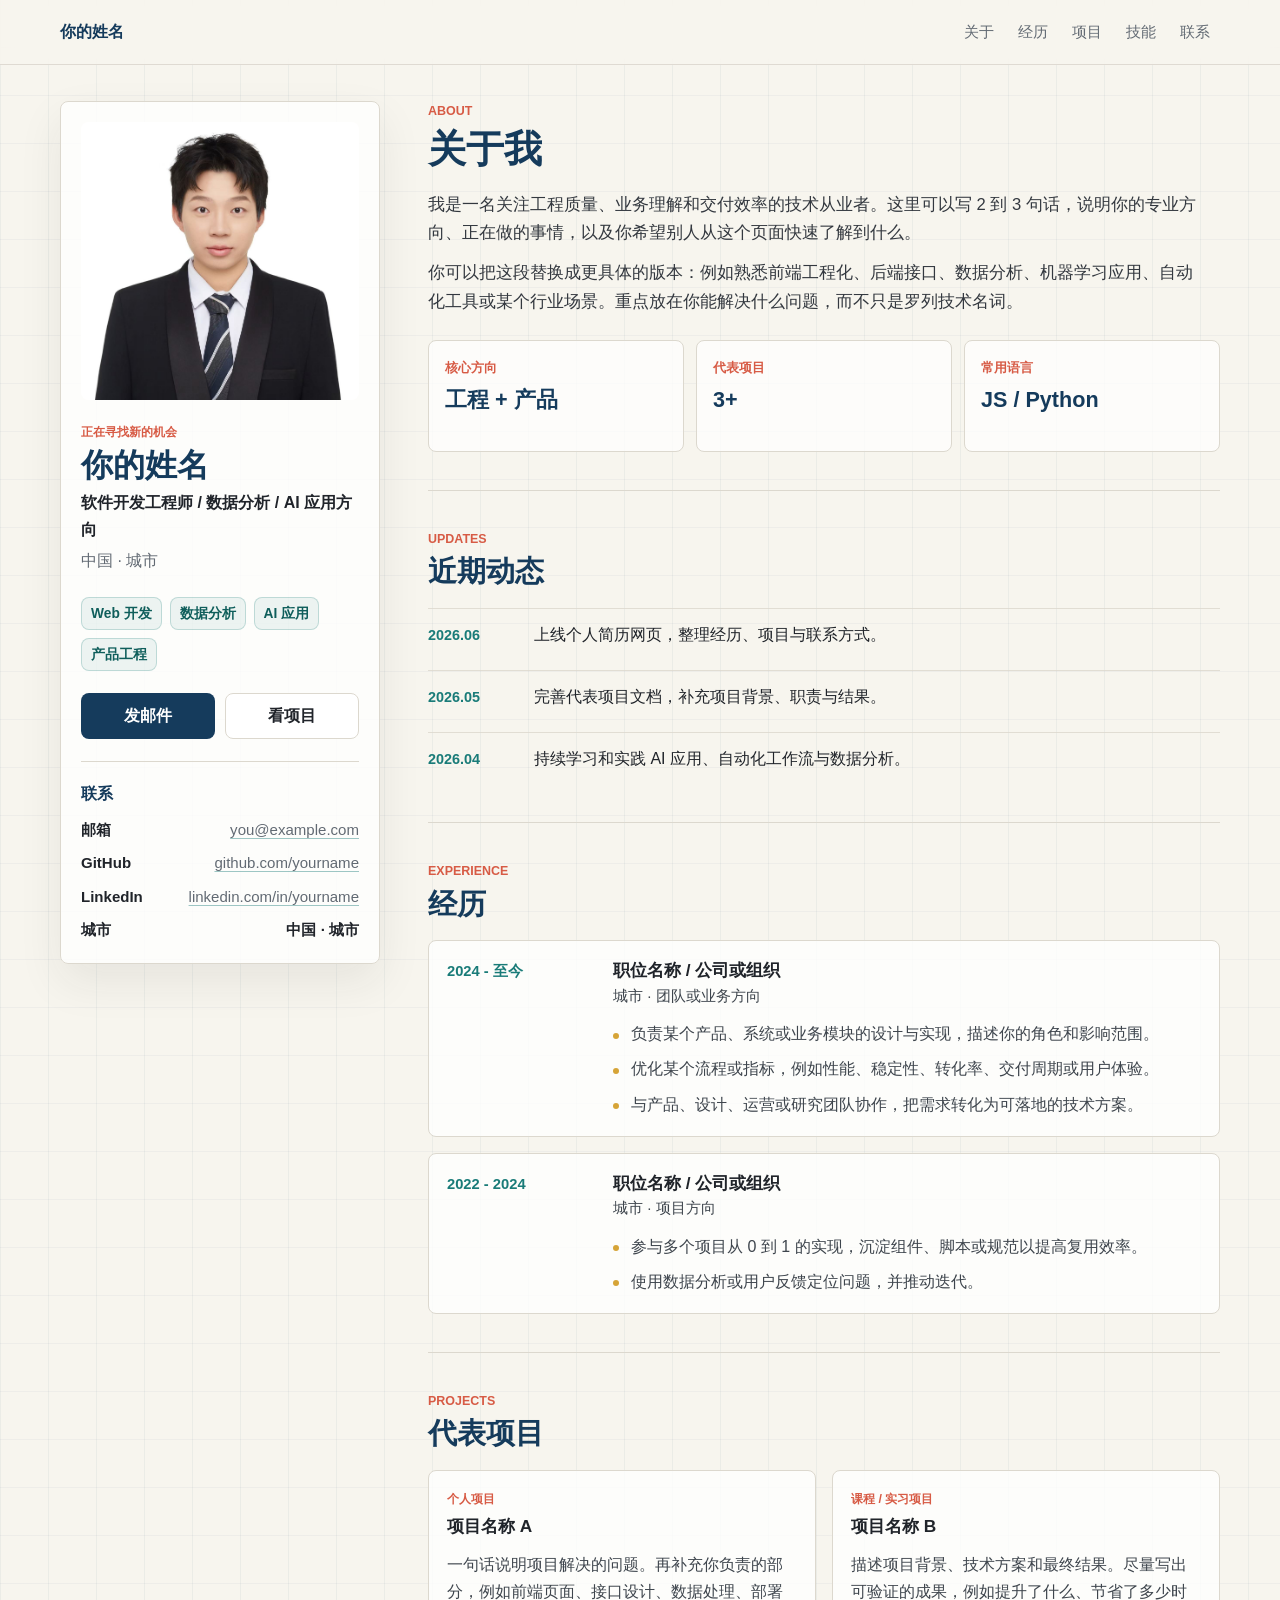
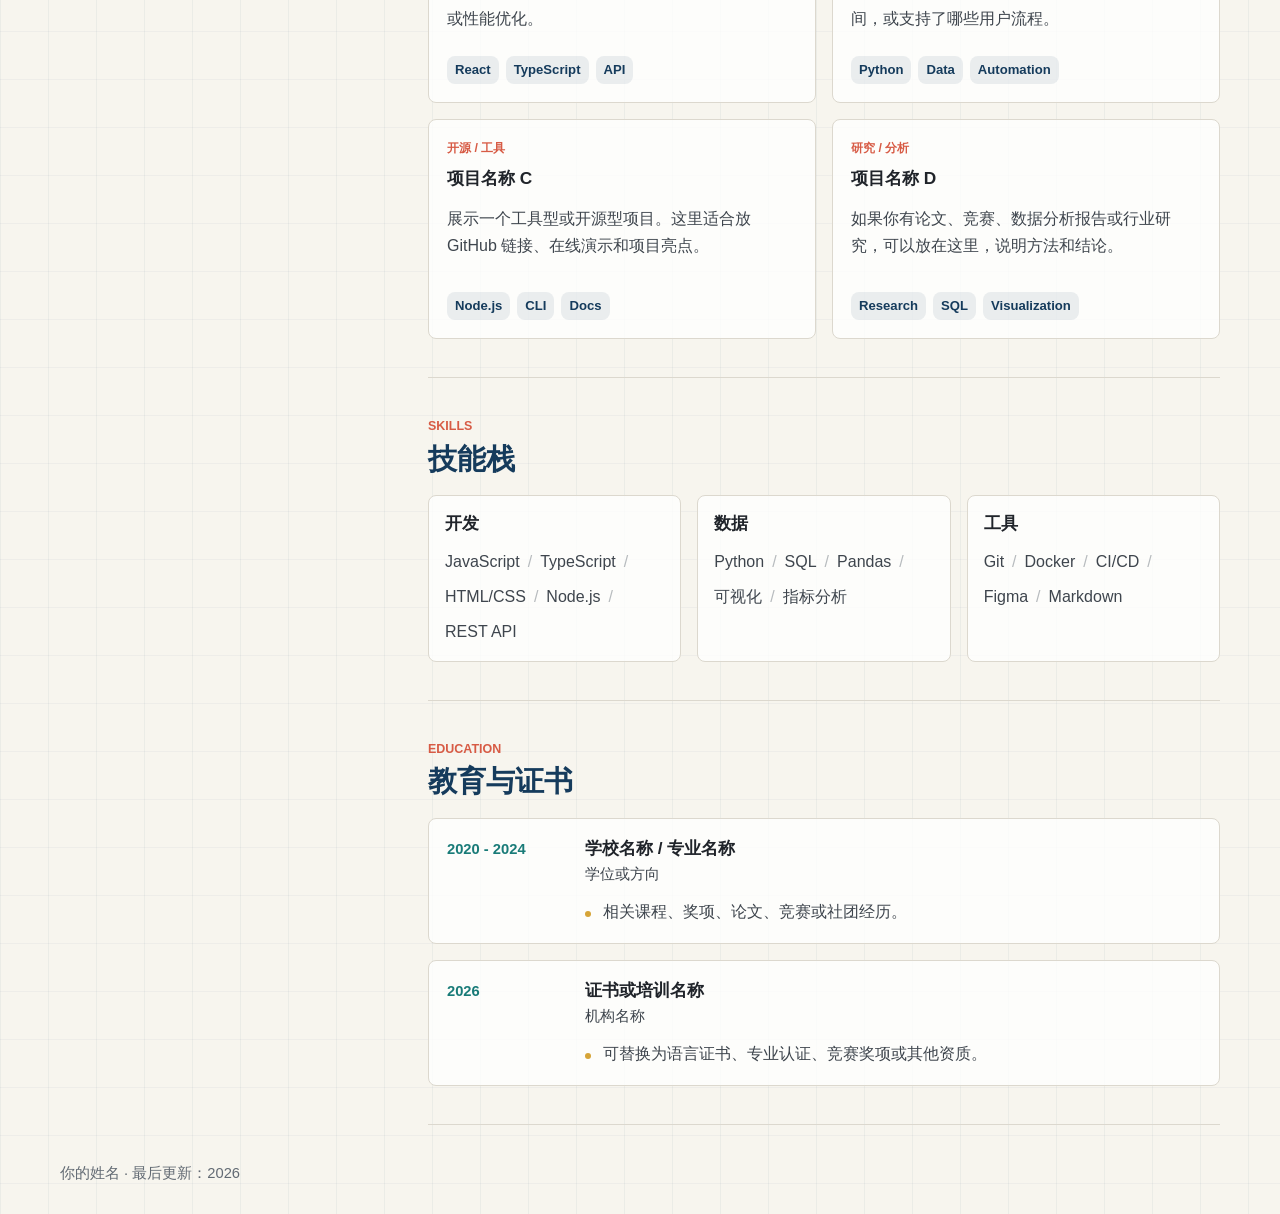
==== index.html @ 14d028c2 "Initial resume site" ====
<!doctype html>
<html lang="zh-CN">
  <head>
    <meta charset="utf-8" />
    <meta name="viewport" content="width=device-width, initial-scale=1" />
    <meta
      name="description"
      content="个人简历网页，展示个人简介、经历、项目、技能与联系方式。"
    />
    <title>个人简历 | Resume</title>
    <link rel="stylesheet" href="./styles.css" />
  </head>
  <body>
    <a class="skip-link" href="#content">跳到正文</a>

    <header class="site-header">
      <div class="header-inner">
        <a class="brand" href="#top" data-profile="name">你的姓名</a>
        <nav class="main-nav" aria-label="主导航">
          <a href="#about">关于</a>
          <a href="#experience">经历</a>
          <a href="#projects">项目</a>
          <a href="#skills">技能</a>
          <a href="#contact">联系</a>
        </nav>
      </div>
    </header>

    <main id="top" class="page-shell">
      <aside class="profile-panel" aria-label="个人资料">
        <img
          class="profile-photo"
          src="./assets/profile-visual.png"
          alt="职业风格个人主页插图"
          width="320"
          height="320"
        />
        <div class="profile-copy">
          <p class="eyebrow" data-profile="availability">正在寻找新的机会</p>
          <h1 data-profile="name">你的姓名</h1>
          <p class="role" data-profile="role">你的职业方向 / 当前身份</p>
          <p class="location" data-profile="location">中国 · 城市</p>
        </div>

        <div class="tag-list" data-list="focus"></div>

        <div class="profile-actions">
          <a class="button button-primary" data-profile="emailLink" href="mailto:you@example.com">
            发邮件
          </a>
          <a class="button button-secondary" href="#projects">看项目</a>
        </div>

        <section class="mini-section" id="contact">
          <h2>联系</h2>
          <ul class="contact-list" data-list="links"></ul>
        </section>
      </aside>

      <div id="content" class="content-column">
        <section id="about" class="section-block intro-section">
          <p class="section-kicker">About</p>
          <h2>关于我</h2>
          <div class="about-copy" data-list="about"></div>
          <dl class="metric-grid" data-list="highlights"></dl>
        </section>

        <section class="section-block">
          <div class="section-heading">
            <div>
              <p class="section-kicker">Updates</p>
              <h2>近期动态</h2>
            </div>
          </div>
          <ol class="news-list" data-list="updates"></ol>
        </section>

        <section id="experience" class="section-block">
          <div class="section-heading">
            <div>
              <p class="section-kicker">Experience</p>
              <h2>经历</h2>
            </div>
          </div>
          <div class="timeline" data-list="experience"></div>
        </section>

        <section id="projects" class="section-block">
          <div class="section-heading">
            <div>
              <p class="section-kicker">Projects</p>
              <h2>代表项目</h2>
            </div>
          </div>
          <div class="project-grid" data-list="projects"></div>
        </section>

        <section id="skills" class="section-block">
          <div class="section-heading">
            <div>
              <p class="section-kicker">Skills</p>
              <h2>技能栈</h2>
            </div>
          </div>
          <div class="skill-grid" data-list="skills"></div>
        </section>

        <section class="section-block">
          <div class="section-heading">
            <div>
              <p class="section-kicker">Education</p>
              <h2>教育与证书</h2>
            </div>
          </div>
          <div class="timeline compact" data-list="education"></div>
        </section>
      </div>
    </main>

    <footer class="site-footer">
      <p>
        <span data-profile="name">你的姓名</span>
        <span aria-hidden="true"> · </span>
        <span data-profile="footer">个人简历网页</span>
      </p>
    </footer>

    <script src="./profile.js"></script>
  </body>
</html>
---- styles.css ----
:root {
  --paper: #f7f5ee;
  --surface: #ffffff;
  --ink: #20242a;
  --muted: #626a73;
  --line: #dcd8ce;
  --blue: #153b5c;
  --teal: #197b78;
  --coral: #d75b45;
  --amber: #d6a437;
  --shadow: 0 18px 45px rgba(32, 36, 42, 0.08);
  --radius: 8px;
  --content: 1160px;
}

* {
  box-sizing: border-box;
}

html {
  scroll-behavior: smooth;
}

body {
  margin: 0;
  color: var(--ink);
  background:
    linear-gradient(90deg, rgba(21, 59, 92, 0.05) 1px, transparent 1px),
    linear-gradient(0deg, rgba(21, 59, 92, 0.04) 1px, transparent 1px),
    var(--paper);
  background-size: 48px 48px;
  font-family:
    -apple-system, BlinkMacSystemFont, "Segoe UI", "Microsoft YaHei", "PingFang SC",
    "Noto Sans CJK SC", Arial, sans-serif;
  line-height: 1.7;
}

a {
  color: inherit;
  text-decoration-color: rgba(25, 123, 120, 0.42);
  text-underline-offset: 0.2em;
}

a:hover {
  color: var(--teal);
}

.skip-link {
  position: absolute;
  left: 16px;
  top: -48px;
  z-index: 5;
  padding: 8px 12px;
  border-radius: var(--radius);
  background: var(--ink);
  color: #fff;
  transition: top 0.2s ease;
}

.skip-link:focus {
  top: 16px;
}

.site-header {
  position: sticky;
  top: 0;
  z-index: 4;
  border-bottom: 1px solid rgba(220, 216, 206, 0.88);
  background: rgba(247, 245, 238, 0.86);
  backdrop-filter: blur(14px);
}

.header-inner {
  display: flex;
  align-items: center;
  justify-content: space-between;
  gap: 24px;
  width: min(100% - 32px, var(--content));
  min-height: 64px;
  margin: 0 auto;
}

.brand {
  color: var(--blue);
  font-weight: 800;
  text-decoration: none;
}

.main-nav {
  display: flex;
  align-items: center;
  gap: 4px;
  overflow-x: auto;
  white-space: nowrap;
}

.main-nav a {
  padding: 8px 10px;
  border-radius: var(--radius);
  color: var(--muted);
  font-size: 0.94rem;
  text-decoration: none;
}

.main-nav a:hover {
  background: rgba(25, 123, 120, 0.1);
  color: var(--teal);
}

.page-shell {
  display: grid;
  grid-template-columns: 320px minmax(0, 1fr);
  gap: 48px;
  width: min(100% - 32px, var(--content));
  margin: 36px auto 0;
  align-items: start;
}

.profile-panel {
  position: sticky;
  top: 92px;
  display: grid;
  gap: 22px;
  padding: 20px;
  border: 1px solid var(--line);
  border-radius: var(--radius);
  background: rgba(255, 255, 255, 0.78);
  box-shadow: var(--shadow);
}

.profile-photo {
  display: block;
  width: 100%;
  height: auto;
  aspect-ratio: 1;
  border-radius: var(--radius);
  object-fit: cover;
  background: #eef3f1;
}

.profile-copy {
  display: grid;
  gap: 4px;
}

.eyebrow,
.section-kicker {
  margin: 0;
  color: var(--coral);
  font-size: 0.78rem;
  font-weight: 800;
  letter-spacing: 0;
  text-transform: uppercase;
}

.profile-copy h1 {
  margin: 0;
  color: var(--blue);
  font-size: 2rem;
  line-height: 1.18;
}

.role,
.location {
  margin: 0;
  color: var(--muted);
}

.role {
  color: var(--ink);
  font-weight: 700;
}

.tag-list {
  display: flex;
  flex-wrap: wrap;
  gap: 8px;
}

.tag {
  display: inline-flex;
  align-items: center;
  min-height: 30px;
  padding: 4px 9px;
  border: 1px solid rgba(25, 123, 120, 0.22);
  border-radius: var(--radius);
  background: rgba(25, 123, 120, 0.08);
  color: #0f5e5b;
  font-size: 0.86rem;
  font-weight: 700;
}

.profile-actions {
  display: grid;
  grid-template-columns: 1fr 1fr;
  gap: 10px;
}

.button {
  display: inline-flex;
  align-items: center;
  justify-content: center;
  min-height: 42px;
  padding: 8px 12px;
  border: 1px solid transparent;
  border-radius: var(--radius);
  font-weight: 800;
  text-align: center;
  text-decoration: none;
}

.button-primary {
  background: var(--blue);
  color: #fff;
}

.button-primary:hover {
  background: #0d2e49;
  color: #fff;
}

.button-secondary {
  border-color: var(--line);
  background: #fff;
  color: var(--ink);
}

.button-secondary:hover {
  border-color: rgba(25, 123, 120, 0.42);
  color: var(--teal);
}

.mini-section {
  border-top: 1px solid var(--line);
  padding-top: 18px;
}

.mini-section h2 {
  margin: 0 0 10px;
  color: var(--blue);
  font-size: 1rem;
}

.contact-list,
.news-list {
  margin: 0;
  padding: 0;
  list-style: none;
}

.contact-list {
  display: grid;
  gap: 8px;
}

.contact-list li {
  display: flex;
  align-items: baseline;
  justify-content: space-between;
  gap: 12px;
  min-width: 0;
  color: var(--muted);
  font-size: 0.94rem;
}

.contact-list span {
  color: var(--ink);
  font-weight: 700;
}

.contact-list a {
  overflow-wrap: anywhere;
}

.content-column {
  display: grid;
  gap: 38px;
  min-width: 0;
}

.section-block {
  scroll-margin-top: 92px;
  padding: 0 0 38px;
  border-bottom: 1px solid var(--line);
}

.section-block h2 {
  margin: 4px 0 18px;
  color: var(--blue);
  font-size: 1.8rem;
  line-height: 1.24;
}

.intro-section h2 {
  font-size: 2.35rem;
}

.about-copy {
  display: grid;
  gap: 12px;
  max-width: 780px;
  color: #33383f;
  font-size: 1.04rem;
}

.about-copy p {
  margin: 0;
}

.metric-grid {
  display: grid;
  grid-template-columns: repeat(3, minmax(0, 1fr));
  gap: 12px;
  margin: 24px 0 0;
}

.metric-card {
  min-height: 112px;
  padding: 16px;
  border: 1px solid var(--line);
  border-radius: var(--radius);
  background: rgba(255, 255, 255, 0.74);
}

.metric-card dt {
  margin: 0 0 8px;
  color: var(--coral);
  font-size: 0.82rem;
  font-weight: 800;
}

.metric-card dd {
  margin: 0;
  color: var(--blue);
  font-size: 1.35rem;
  font-weight: 900;
  line-height: 1.22;
}

.section-heading {
  display: flex;
  justify-content: space-between;
  gap: 16px;
  align-items: end;
}

.news-list {
  display: grid;
  gap: 10px;
}

.news-list li {
  display: grid;
  grid-template-columns: 92px minmax(0, 1fr);
  gap: 14px;
  align-items: baseline;
  padding: 12px 0;
  border-top: 1px solid rgba(220, 216, 206, 0.8);
}

.news-date {
  color: var(--teal);
  font-size: 0.9rem;
  font-weight: 800;
}

.timeline {
  display: grid;
  gap: 16px;
}

.timeline-item,
.project-card,
.skill-card {
  border: 1px solid var(--line);
  border-radius: var(--radius);
  background: rgba(255, 255, 255, 0.78);
}

.timeline-item {
  display: grid;
  grid-template-columns: 148px minmax(0, 1fr);
  gap: 18px;
  padding: 18px;
}

.timeline-time {
  color: var(--teal);
  font-size: 0.92rem;
  font-weight: 800;
}

.timeline-body h3,
.project-card h3,
.skill-card h3 {
  margin: 0;
  color: var(--ink);
  font-size: 1.08rem;
  line-height: 1.35;
}

.timeline-meta {
  margin: 4px 0 10px;
  color: var(--muted);
  font-size: 0.94rem;
}

.timeline-body p,
.project-card p {
  margin: 0;
  color: #3e454d;
}

.timeline-points,
.project-tags,
.skill-list {
  margin: 12px 0 0;
  padding: 0;
  list-style: none;
}

.timeline-points {
  display: grid;
  gap: 8px;
}

.timeline-points li {
  position: relative;
  padding-left: 18px;
  color: #3e454d;
}

.timeline-points li::before {
  content: "";
  position: absolute;
  left: 0;
  top: 0.78em;
  width: 6px;
  height: 6px;
  border-radius: 50%;
  background: var(--amber);
}

.project-grid {
  display: grid;
  grid-template-columns: repeat(2, minmax(0, 1fr));
  gap: 16px;
}

.project-card {
  display: grid;
  gap: 12px;
  min-height: 220px;
  padding: 18px;
}

.project-card header {
  display: grid;
  gap: 5px;
}

.project-card .project-type {
  color: var(--coral);
  font-size: 0.78rem;
  font-weight: 800;
}

.project-card a {
  width: fit-content;
  font-weight: 800;
}

.project-tags {
  display: flex;
  flex-wrap: wrap;
  gap: 7px;
  align-self: end;
}

.project-tags li {
  padding: 3px 8px;
  border-radius: var(--radius);
  background: rgba(21, 59, 92, 0.08);
  color: var(--blue);
  font-size: 0.82rem;
  font-weight: 800;
}

.skill-grid {
  display: grid;
  grid-template-columns: repeat(3, minmax(0, 1fr));
  gap: 16px;
}

.skill-card {
  padding: 16px;
}

.skill-list {
  display: flex;
  flex-wrap: wrap;
  gap: 8px;
}

.skill-list li {
  color: #3e454d;
}

.skill-list li:not(:last-child)::after {
  content: "/";
  margin-left: 8px;
  color: rgba(98, 106, 115, 0.45);
}

.compact .timeline-item {
  grid-template-columns: 120px minmax(0, 1fr);
}

.site-footer {
  width: min(100% - 32px, var(--content));
  margin: 36px auto 28px;
  color: var(--muted);
  font-size: 0.92rem;
}

@media (max-width: 920px) {
  .page-shell {
    grid-template-columns: 1fr;
    gap: 32px;
  }

  .profile-panel {
    position: static;
    grid-template-columns: 180px minmax(0, 1fr);
    align-items: start;
  }

  .profile-copy,
  .tag-list,
  .profile-actions,
  .mini-section {
    grid-column: 2;
  }

  .profile-photo {
    grid-row: 1 / span 4;
  }

  .metric-grid,
  .skill-grid {
    grid-template-columns: repeat(2, minmax(0, 1fr));
  }
}

@media (max-width: 680px) {
  .header-inner {
    display: grid;
    gap: 8px;
    padding: 10px 0;
  }

  .main-nav {
    width: 100%;
  }

  .page-shell {
    width: min(100% - 24px, var(--content));
    margin-top: 20px;
  }

  .profile-panel {
    grid-template-columns: 1fr;
    padding: 14px;
  }

  .profile-photo,
  .profile-copy,
  .tag-list,
  .profile-actions,
  .mini-section {
    grid-column: auto;
  }

  .profile-photo {
    grid-row: auto;
    max-width: 240px;
  }

  .intro-section h2,
  .section-block h2 {
    font-size: 1.55rem;
  }

  .metric-grid,
  .project-grid,
  .skill-grid {
    grid-template-columns: 1fr;
  }

  .news-list li,
  .timeline-item,
  .compact .timeline-item {
    grid-template-columns: 1fr;
    gap: 6px;
  }
}

@media (prefers-reduced-motion: reduce) {
  *,
  *::before,
  *::after {
    scroll-behavior: auto !important;
    transition-duration: 0.01ms !important;
    animation-duration: 0.01ms !important;
    animation-iteration-count: 1 !important;
  }
}
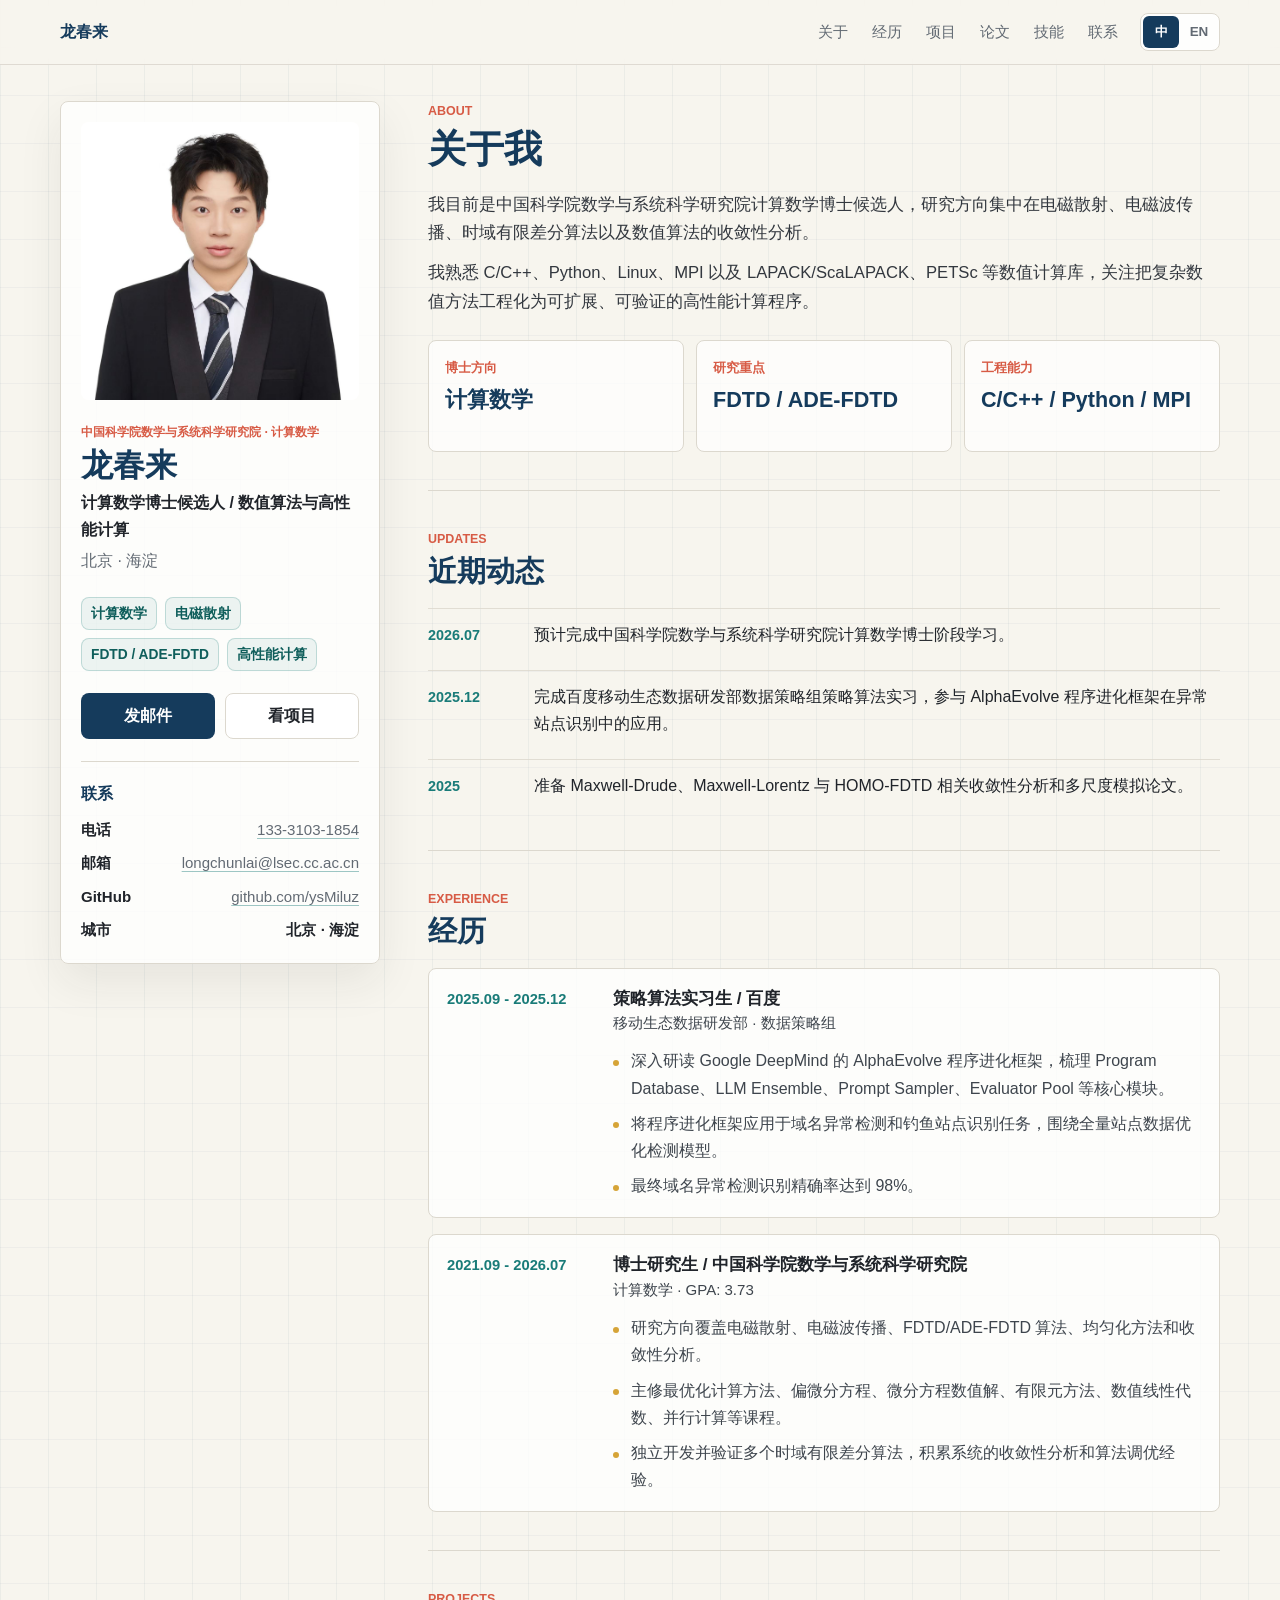
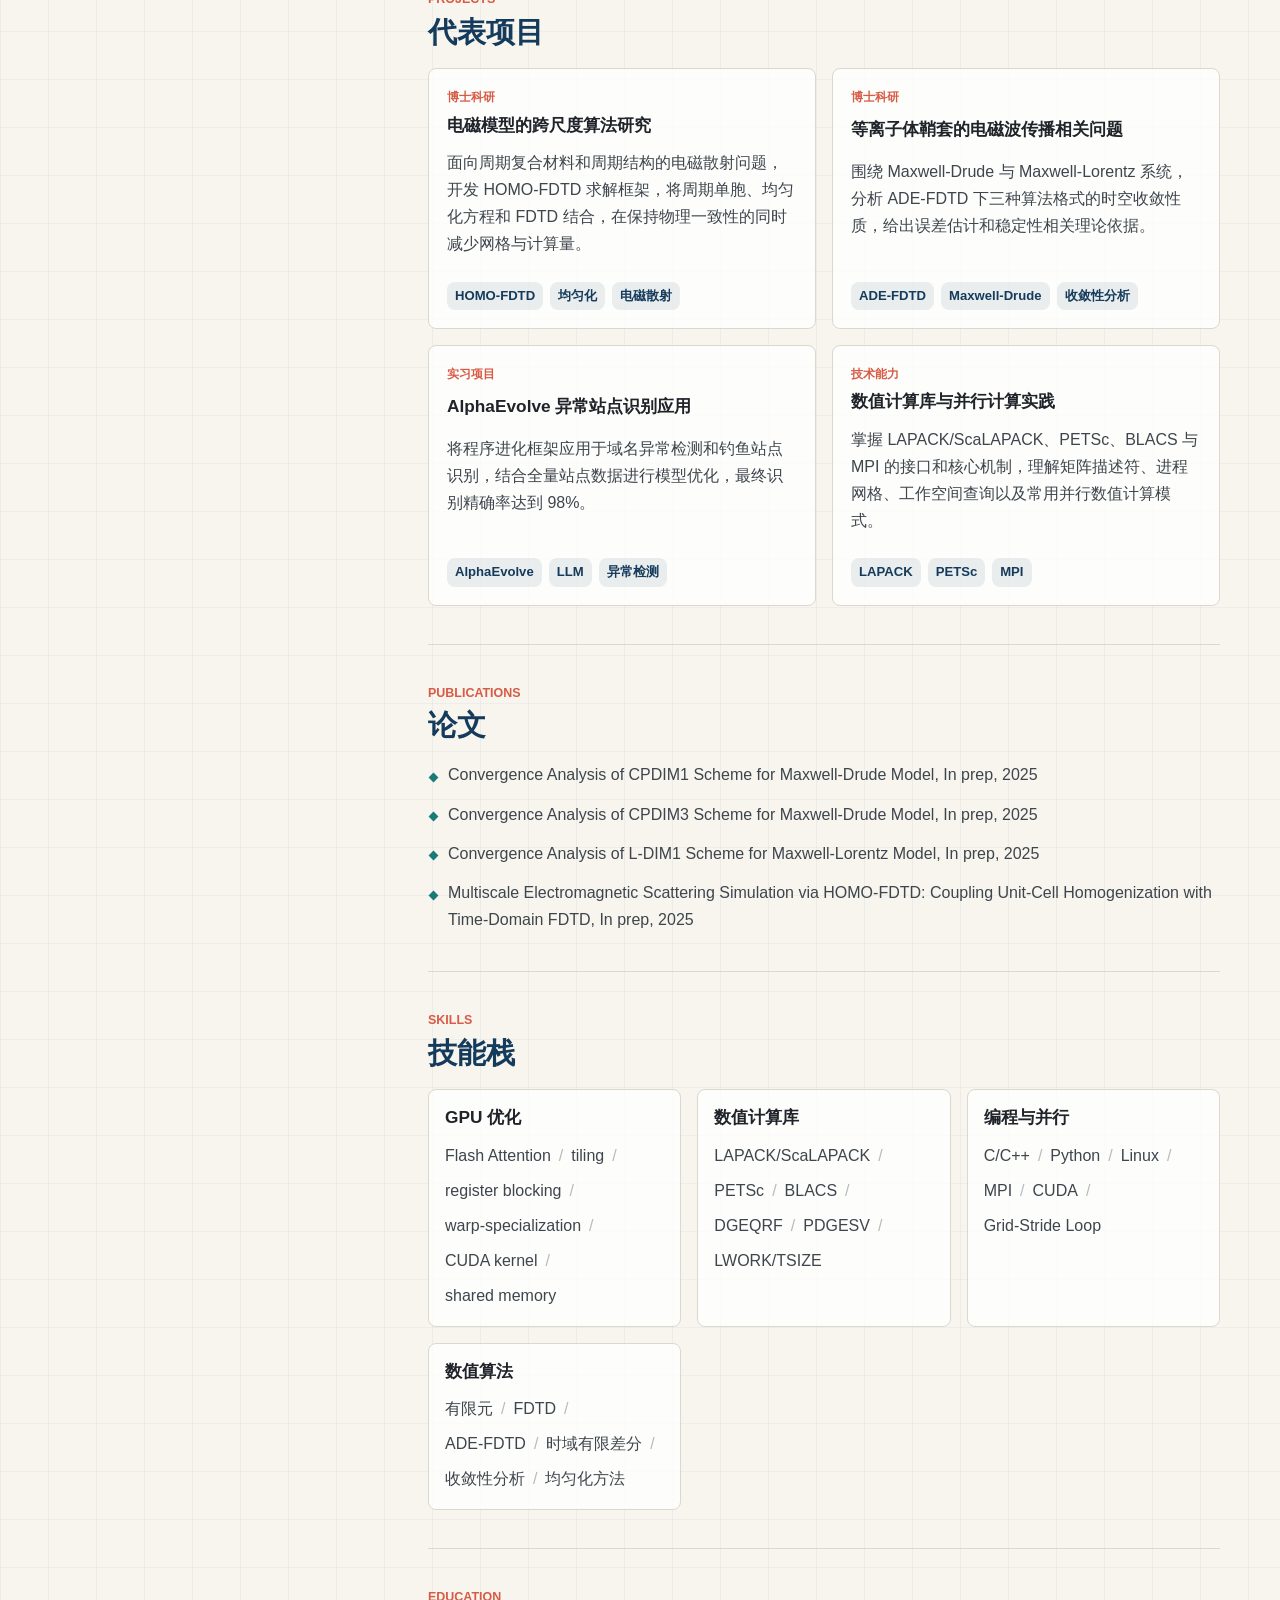
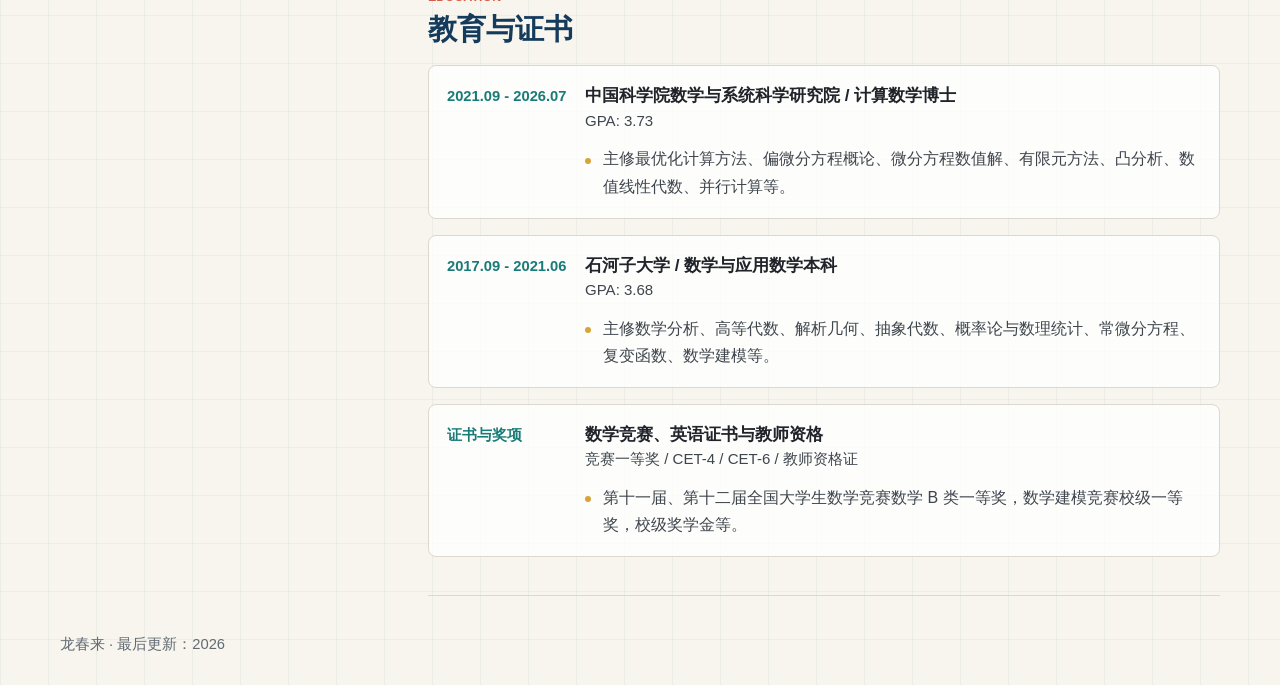
==== commit 3a94007f: "Update resume content and bilingual switch" ====
--- a/index.html
+++ b/index.html
@@ -11,18 +11,25 @@
     <link rel="stylesheet" href="./styles.css" />
   </head>
   <body>
-    <a class="skip-link" href="#content">跳到正文</a>
+    <a class="skip-link" href="#content" data-i18n="actions.skip">跳到正文</a>
 
     <header class="site-header">
       <div class="header-inner">
         <a class="brand" href="#top" data-profile="name">你的姓名</a>
-        <nav class="main-nav" aria-label="主导航">
-          <a href="#about">关于</a>
-          <a href="#experience">经历</a>
-          <a href="#projects">项目</a>
-          <a href="#skills">技能</a>
-          <a href="#contact">联系</a>
-        </nav>
+        <div class="header-tools">
+          <nav class="main-nav" aria-label="主导航">
+            <a href="#about" data-i18n="nav.about">关于</a>
+            <a href="#experience" data-i18n="nav.experience">经历</a>
+            <a href="#projects" data-i18n="nav.projects">项目</a>
+            <a href="#publications" data-i18n="nav.publications">论文</a>
+            <a href="#skills" data-i18n="nav.skills">技能</a>
+            <a href="#contact" data-i18n="nav.contact">联系</a>
+          </nav>
+          <div class="language-toggle" aria-label="语言切换">
+            <button type="button" data-lang-button="zh" aria-pressed="true">中</button>
+            <button type="button" data-lang-button="en" aria-pressed="false">EN</button>
+          </div>
+        </div>
       </div>
     </header>
 
@@ -46,21 +53,21 @@
 
         <div class="profile-actions">
           <a class="button button-primary" data-profile="emailLink" href="mailto:you@example.com">
-            发邮件
+            <span data-i18n="actions.email">发邮件</span>
           </a>
-          <a class="button button-secondary" href="#projects">看项目</a>
+          <a class="button button-secondary" href="#projects" data-i18n="actions.projects">看项目</a>
         </div>
 
         <section class="mini-section" id="contact">
-          <h2>联系</h2>
+          <h2 data-i18n="sections.contactTitle">联系</h2>
           <ul class="contact-list" data-list="links"></ul>
         </section>
       </aside>
 
       <div id="content" class="content-column">
         <section id="about" class="section-block intro-section">
-          <p class="section-kicker">About</p>
-          <h2>关于我</h2>
+          <p class="section-kicker" data-i18n="sections.aboutKicker">About</p>
+          <h2 data-i18n="sections.aboutTitle">关于我</h2>
           <div class="about-copy" data-list="about"></div>
           <dl class="metric-grid" data-list="highlights"></dl>
         </section>
@@ -68,8 +75,8 @@
         <section class="section-block">
           <div class="section-heading">
             <div>
-              <p class="section-kicker">Updates</p>
-              <h2>近期动态</h2>
+              <p class="section-kicker" data-i18n="sections.updatesKicker">Updates</p>
+              <h2 data-i18n="sections.updatesTitle">近期动态</h2>
             </div>
           </div>
           <ol class="news-list" data-list="updates"></ol>
@@ -78,8 +85,8 @@
         <section id="experience" class="section-block">
           <div class="section-heading">
             <div>
-              <p class="section-kicker">Experience</p>
-              <h2>经历</h2>
+              <p class="section-kicker" data-i18n="sections.experienceKicker">Experience</p>
+              <h2 data-i18n="sections.experienceTitle">经历</h2>
             </div>
           </div>
           <div class="timeline" data-list="experience"></div>
@@ -88,18 +95,28 @@
         <section id="projects" class="section-block">
           <div class="section-heading">
             <div>
-              <p class="section-kicker">Projects</p>
-              <h2>代表项目</h2>
+              <p class="section-kicker" data-i18n="sections.projectsKicker">Projects</p>
+              <h2 data-i18n="sections.projectsTitle">代表项目</h2>
             </div>
           </div>
           <div class="project-grid" data-list="projects"></div>
         </section>
 
+        <section id="publications" class="section-block">
+          <div class="section-heading">
+            <div>
+              <p class="section-kicker" data-i18n="sections.publicationsKicker">Publications</p>
+              <h2 data-i18n="sections.publicationsTitle">论文</h2>
+            </div>
+          </div>
+          <ul class="publication-list" data-list="publications"></ul>
+        </section>
+
         <section id="skills" class="section-block">
           <div class="section-heading">
             <div>
-              <p class="section-kicker">Skills</p>
-              <h2>技能栈</h2>
+              <p class="section-kicker" data-i18n="sections.skillsKicker">Skills</p>
+              <h2 data-i18n="sections.skillsTitle">技能栈</h2>
             </div>
           </div>
           <div class="skill-grid" data-list="skills"></div>
@@ -108,8 +125,8 @@
         <section class="section-block">
           <div class="section-heading">
             <div>
-              <p class="section-kicker">Education</p>
-              <h2>教育与证书</h2>
+              <p class="section-kicker" data-i18n="sections.educationKicker">Education</p>
+              <h2 data-i18n="sections.educationTitle">教育与证书</h2>
             </div>
           </div>
           <div class="timeline compact" data-list="education"></div>
--- a/styles.css
+++ b/styles.css
@@ -75,7 +75,7 @@
   align-items: center;
   justify-content: space-between;
   gap: 24px;
-  width: min(100% - 32px, var(--content));
+  width: min(calc(100% - 32px), var(--content));
   min-height: 64px;
   margin: 0 auto;
 }
@@ -94,6 +94,13 @@
   white-space: nowrap;
 }
 
+.header-tools {
+  display: flex;
+  align-items: center;
+  gap: 12px;
+  min-width: 0;
+}
+
 .main-nav a {
   padding: 8px 10px;
   border-radius: var(--radius);
@@ -107,11 +114,43 @@
   color: var(--teal);
 }
 
+.language-toggle {
+  display: inline-flex;
+  flex: 0 0 auto;
+  gap: 2px;
+  padding: 2px;
+  border: 1px solid var(--line);
+  border-radius: var(--radius);
+  background: rgba(255, 255, 255, 0.82);
+}
+
+.language-toggle button {
+  min-width: 36px;
+  height: 32px;
+  border: 0;
+  border-radius: 6px;
+  background: transparent;
+  color: var(--muted);
+  cursor: pointer;
+  font: inherit;
+  font-size: 0.84rem;
+  font-weight: 800;
+}
+
+.language-toggle button:hover {
+  color: var(--teal);
+}
+
+.language-toggle button.is-active {
+  background: var(--blue);
+  color: #fff;
+}
+
 .page-shell {
   display: grid;
   grid-template-columns: 320px minmax(0, 1fr);
   gap: 48px;
-  width: min(100% - 32px, var(--content));
+  width: min(calc(100% - 32px), var(--content));
   margin: 36px auto 0;
   align-items: start;
 }
@@ -121,6 +160,7 @@
   top: 92px;
   display: grid;
   gap: 22px;
+  min-width: 0;
   padding: 20px;
   border: 1px solid var(--line);
   border-radius: var(--radius);
@@ -141,6 +181,7 @@
 .profile-copy {
   display: grid;
   gap: 4px;
+  min-width: 0;
 }
 
 .eyebrow,
@@ -151,6 +192,7 @@
   font-weight: 800;
   letter-spacing: 0;
   text-transform: uppercase;
+  overflow-wrap: anywhere;
 }
 
 .profile-copy h1 {
@@ -158,6 +200,7 @@
   color: var(--blue);
   font-size: 2rem;
   line-height: 1.18;
+  overflow-wrap: anywhere;
 }
 
 .role,
@@ -169,6 +212,7 @@
 .role {
   color: var(--ink);
   font-weight: 700;
+  overflow-wrap: anywhere;
 }
 
 .tag-list {
@@ -180,6 +224,7 @@
 .tag {
   display: inline-flex;
   align-items: center;
+  max-width: 100%;
   min-height: 30px;
   padding: 4px 9px;
   border: 1px solid rgba(25, 123, 120, 0.22);
@@ -188,6 +233,8 @@
   color: #0f5e5b;
   font-size: 0.86rem;
   font-weight: 700;
+  overflow-wrap: anywhere;
+  white-space: normal;
 }
 
 .profile-actions {
@@ -200,6 +247,7 @@
   display: inline-flex;
   align-items: center;
   justify-content: center;
+  min-width: 0;
   min-height: 42px;
   padding: 8px 12px;
   border: 1px solid transparent;
@@ -207,6 +255,7 @@
   font-weight: 800;
   text-align: center;
   text-decoration: none;
+  overflow-wrap: anywhere;
 }
 
 .button-primary {
@@ -263,6 +312,12 @@
   font-size: 0.94rem;
 }
 
+.contact-list li > :last-child {
+  min-width: 0;
+  text-align: right;
+  overflow-wrap: anywhere;
+}
+
 .contact-list span {
   color: var(--ink);
   font-weight: 700;
@@ -301,6 +356,8 @@
   max-width: 780px;
   color: #33383f;
   font-size: 1.04rem;
+  min-width: 0;
+  overflow-wrap: anywhere;
 }
 
 .about-copy p {
@@ -409,11 +466,13 @@
 .project-card p {
   margin: 0;
   color: #3e454d;
+  overflow-wrap: anywhere;
 }
 
 .timeline-points,
 .project-tags,
-.skill-list {
+.skill-list,
+.publication-list {
   margin: 12px 0 0;
   padding: 0;
   list-style: none;
@@ -486,6 +545,29 @@
   font-weight: 800;
 }
 
+.publication-list {
+  display: grid;
+  gap: 12px;
+  margin-top: 0;
+}
+
+.publication-list li {
+  position: relative;
+  padding-left: 20px;
+  color: #3e454d;
+}
+
+.publication-list li::before {
+  content: "";
+  position: absolute;
+  left: 2px;
+  top: 0.78em;
+  width: 7px;
+  height: 7px;
+  background: var(--teal);
+  transform: rotate(45deg);
+}
+
 .skill-grid {
   display: grid;
   grid-template-columns: repeat(3, minmax(0, 1fr));
@@ -517,7 +599,7 @@
 }
 
 .site-footer {
-  width: min(100% - 32px, var(--content));
+  width: min(calc(100% - 32px), var(--content));
   margin: 36px auto 28px;
   color: var(--muted);
   font-size: 0.92rem;
@@ -553,23 +635,44 @@
 }
 
 @media (max-width: 680px) {
+  body {
+    overflow-x: hidden;
+  }
+
   .header-inner {
     display: grid;
     gap: 8px;
     padding: 10px 0;
+    max-width: 100%;
+  }
+
+  .header-tools {
+    display: grid;
+    gap: 8px;
+    max-width: 100%;
   }
 
   .main-nav {
     width: 100%;
   }
 
+  .language-toggle {
+    width: max-content;
+  }
+
   .page-shell {
-    width: min(100% - 24px, var(--content));
+    width: 100%;
+    max-width: 100%;
+    padding: 0 12px;
     margin-top: 20px;
+    overflow: hidden;
   }
 
   .profile-panel {
     grid-template-columns: 1fr;
+    width: 100%;
+    max-width: 100%;
+    overflow: hidden;
     padding: 14px;
   }
 
@@ -581,9 +684,28 @@
     grid-column: auto;
   }
 
+  .profile-actions {
+    grid-template-columns: 1fr;
+  }
+
+  .tag-list {
+    display: grid;
+    grid-template-columns: minmax(0, 1fr);
+  }
+
+  .tag {
+    width: fit-content;
+  }
+
   .profile-photo {
     grid-row: auto;
     max-width: 240px;
+  }
+
+  .contact-list li {
+    display: grid;
+    grid-template-columns: 76px minmax(0, 1fr);
+    align-items: start;
   }
 
   .intro-section h2,
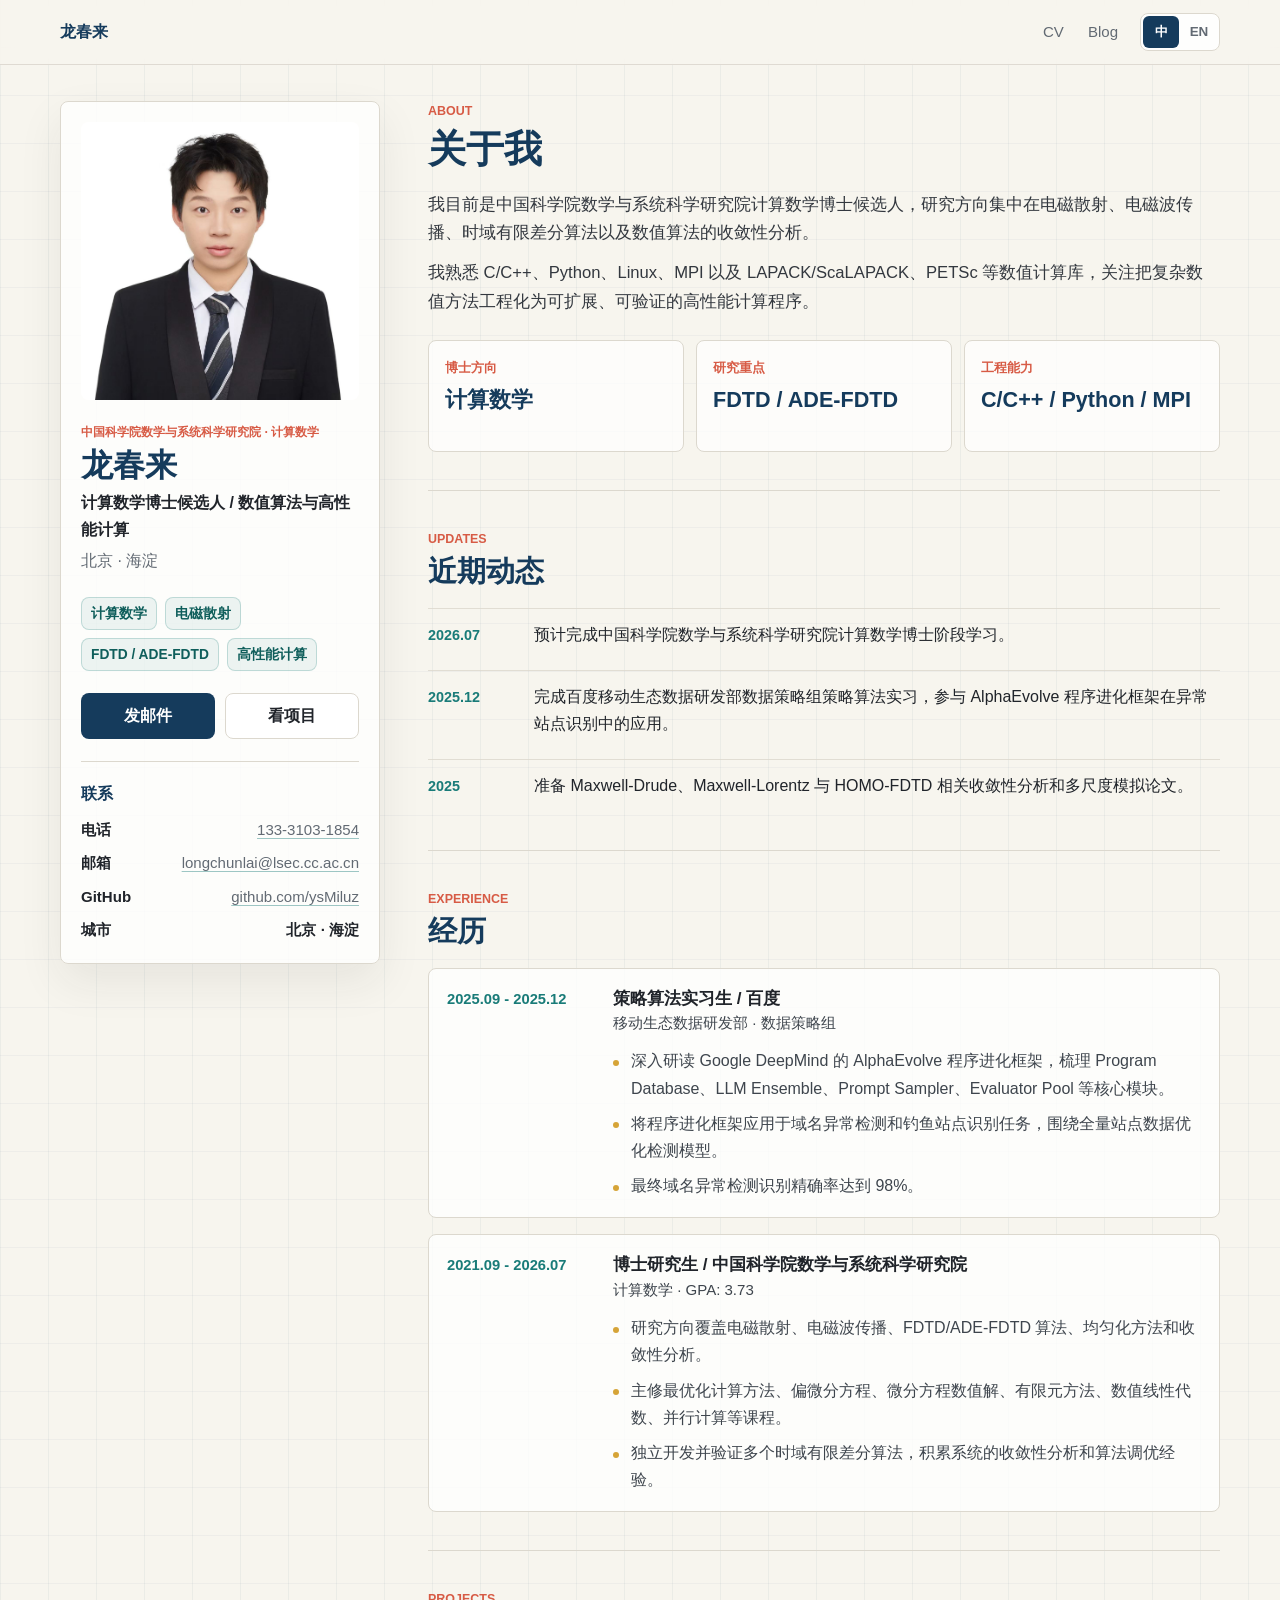
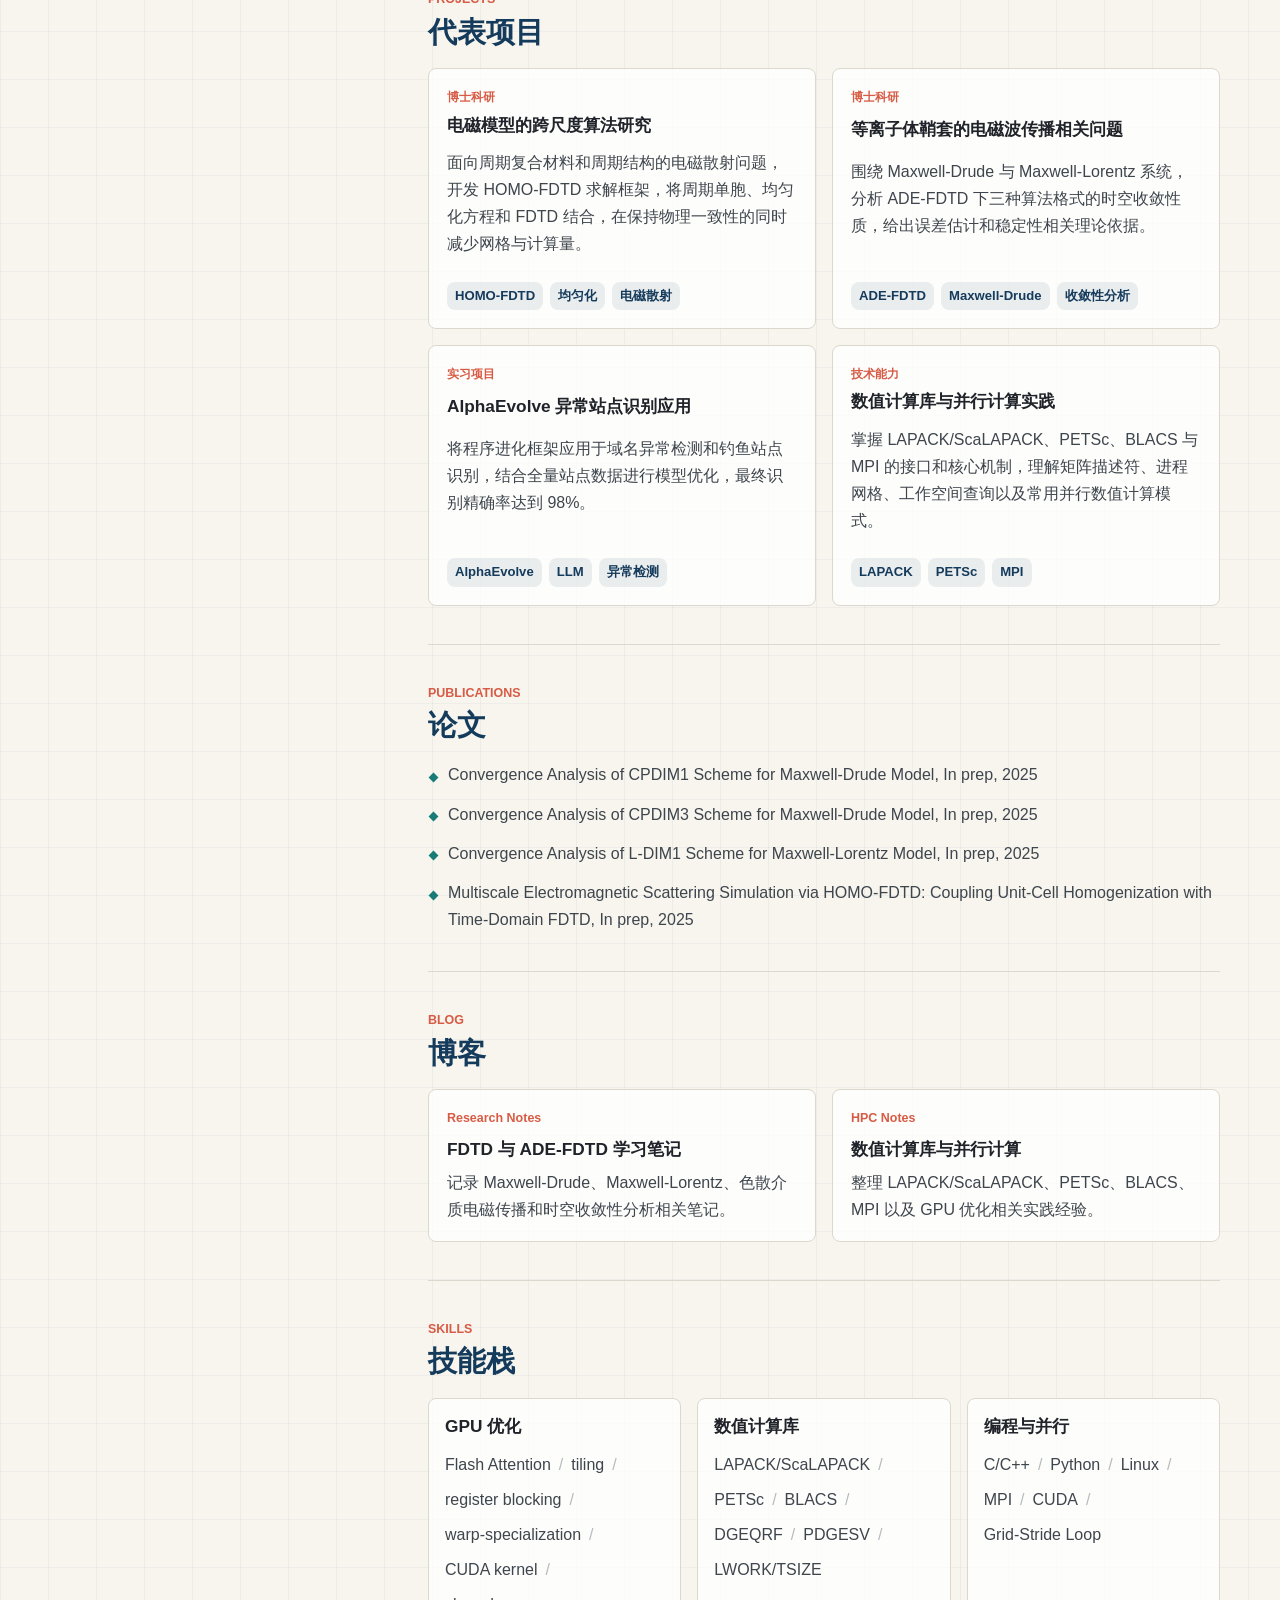
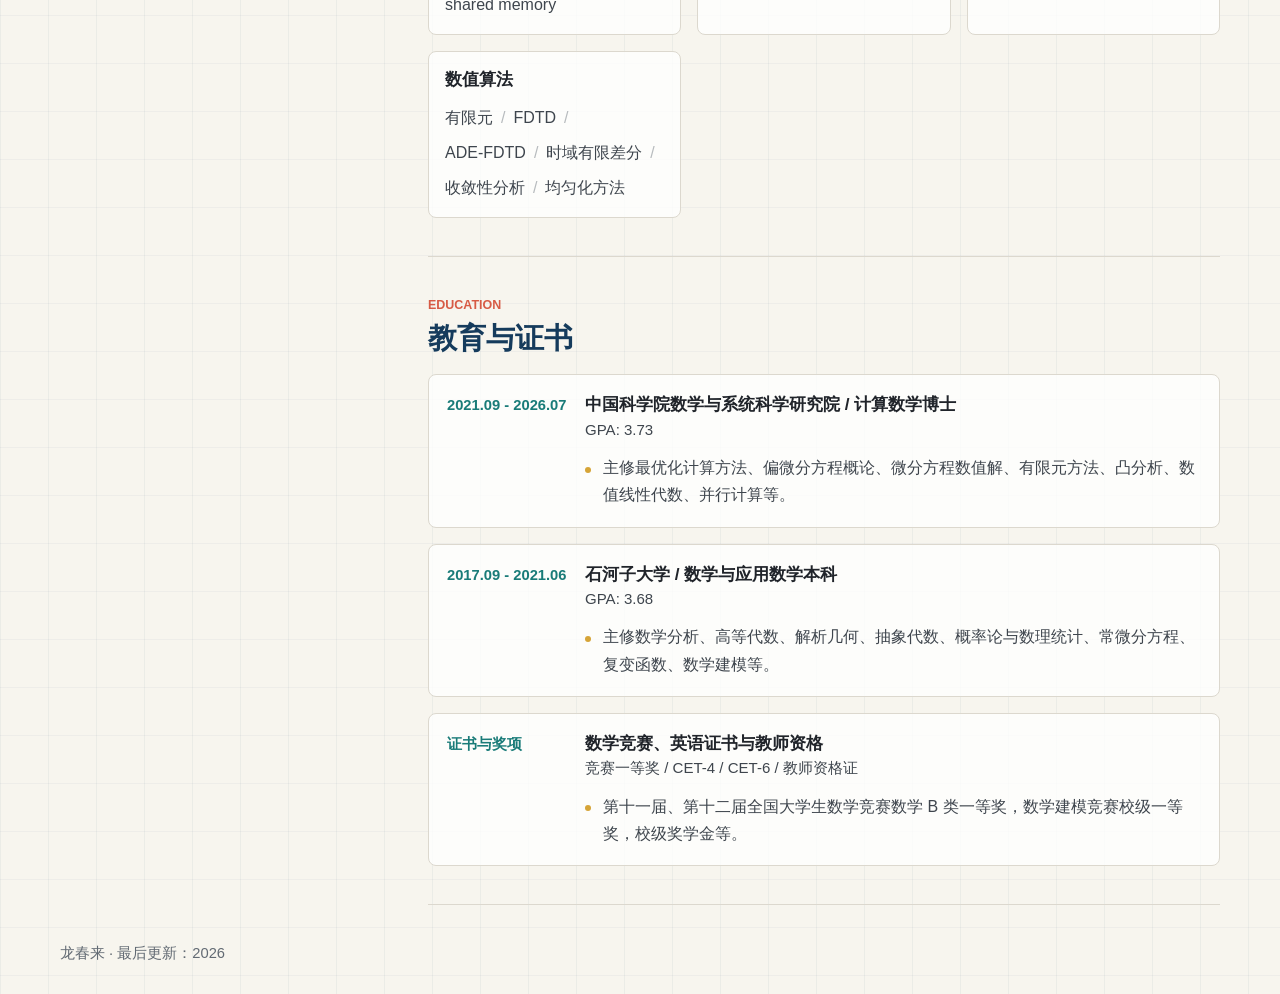
==== commit 43958fa8: "Add CV and Blog navigation" ====
--- a/index.html
+++ b/index.html
@@ -17,13 +17,9 @@
       <div class="header-inner">
         <a class="brand" href="#top" data-profile="name">你的姓名</a>
         <div class="header-tools">
-          <nav class="main-nav" aria-label="主导航">
-            <a href="#about" data-i18n="nav.about">关于</a>
-            <a href="#experience" data-i18n="nav.experience">经历</a>
-            <a href="#projects" data-i18n="nav.projects">项目</a>
-            <a href="#publications" data-i18n="nav.publications">论文</a>
-            <a href="#skills" data-i18n="nav.skills">技能</a>
-            <a href="#contact" data-i18n="nav.contact">联系</a>
+          <nav class="site-nav" aria-label="主导航">
+            <a href="#cv" data-i18n="siteLinks.cv">CV</a>
+            <a href="#blog" data-i18n="siteLinks.blog">Blog</a>
           </nav>
           <div class="language-toggle" aria-label="语言切换">
             <button type="button" data-lang-button="zh" aria-pressed="true">中</button>
@@ -65,7 +61,7 @@
       </aside>
 
       <div id="content" class="content-column">
-        <section id="about" class="section-block intro-section">
+        <section id="cv" class="section-block intro-section">
           <p class="section-kicker" data-i18n="sections.aboutKicker">About</p>
           <h2 data-i18n="sections.aboutTitle">关于我</h2>
           <div class="about-copy" data-list="about"></div>
@@ -112,6 +108,16 @@
           <ul class="publication-list" data-list="publications"></ul>
         </section>
 
+        <section id="blog" class="section-block">
+          <div class="section-heading">
+            <div>
+              <p class="section-kicker" data-i18n="sections.blogKicker">Blog</p>
+              <h2 data-i18n="sections.blogTitle">博客</h2>
+            </div>
+          </div>
+          <div class="blog-list" data-list="blog"></div>
+        </section>
+
         <section id="skills" class="section-block">
           <div class="section-heading">
             <div>
--- a/styles.css
+++ b/styles.css
@@ -86,7 +86,7 @@
   text-decoration: none;
 }
 
-.main-nav {
+.site-nav {
   display: flex;
   align-items: center;
   gap: 4px;
@@ -101,7 +101,7 @@
   min-width: 0;
 }
 
-.main-nav a {
+.site-nav a {
   padding: 8px 10px;
   border-radius: var(--radius);
   color: var(--muted);
@@ -109,7 +109,7 @@
   text-decoration: none;
 }
 
-.main-nav a:hover {
+.site-nav a:hover {
   background: rgba(25, 123, 120, 0.1);
   color: var(--teal);
 }
@@ -428,7 +428,8 @@
 
 .timeline-item,
 .project-card,
-.skill-card {
+.skill-card,
+.blog-card {
   border: 1px solid var(--line);
   border-radius: var(--radius);
   background: rgba(255, 255, 255, 0.78);
@@ -449,7 +450,8 @@
 
 .timeline-body h3,
 .project-card h3,
-.skill-card h3 {
+.skill-card h3,
+.blog-card h3 {
   margin: 0;
   color: var(--ink);
   font-size: 1.08rem;
@@ -568,6 +570,30 @@
   transform: rotate(45deg);
 }
 
+.blog-list {
+  display: grid;
+  grid-template-columns: repeat(2, minmax(0, 1fr));
+  gap: 16px;
+}
+
+.blog-card {
+  display: grid;
+  gap: 8px;
+  padding: 18px;
+}
+
+.blog-card p {
+  margin: 0;
+  color: var(--coral);
+  font-size: 0.78rem;
+  font-weight: 800;
+}
+
+.blog-card span {
+  color: #3e454d;
+  overflow-wrap: anywhere;
+}
+
 .skill-grid {
   display: grid;
   grid-template-columns: repeat(3, minmax(0, 1fr));
@@ -652,7 +678,7 @@
     max-width: 100%;
   }
 
-  .main-nav {
+  .site-nav {
     width: 100%;
   }
 
@@ -715,7 +741,8 @@
 
   .metric-grid,
   .project-grid,
-  .skill-grid {
+    .skill-grid,
+    .blog-list {
     grid-template-columns: 1fr;
   }
 
